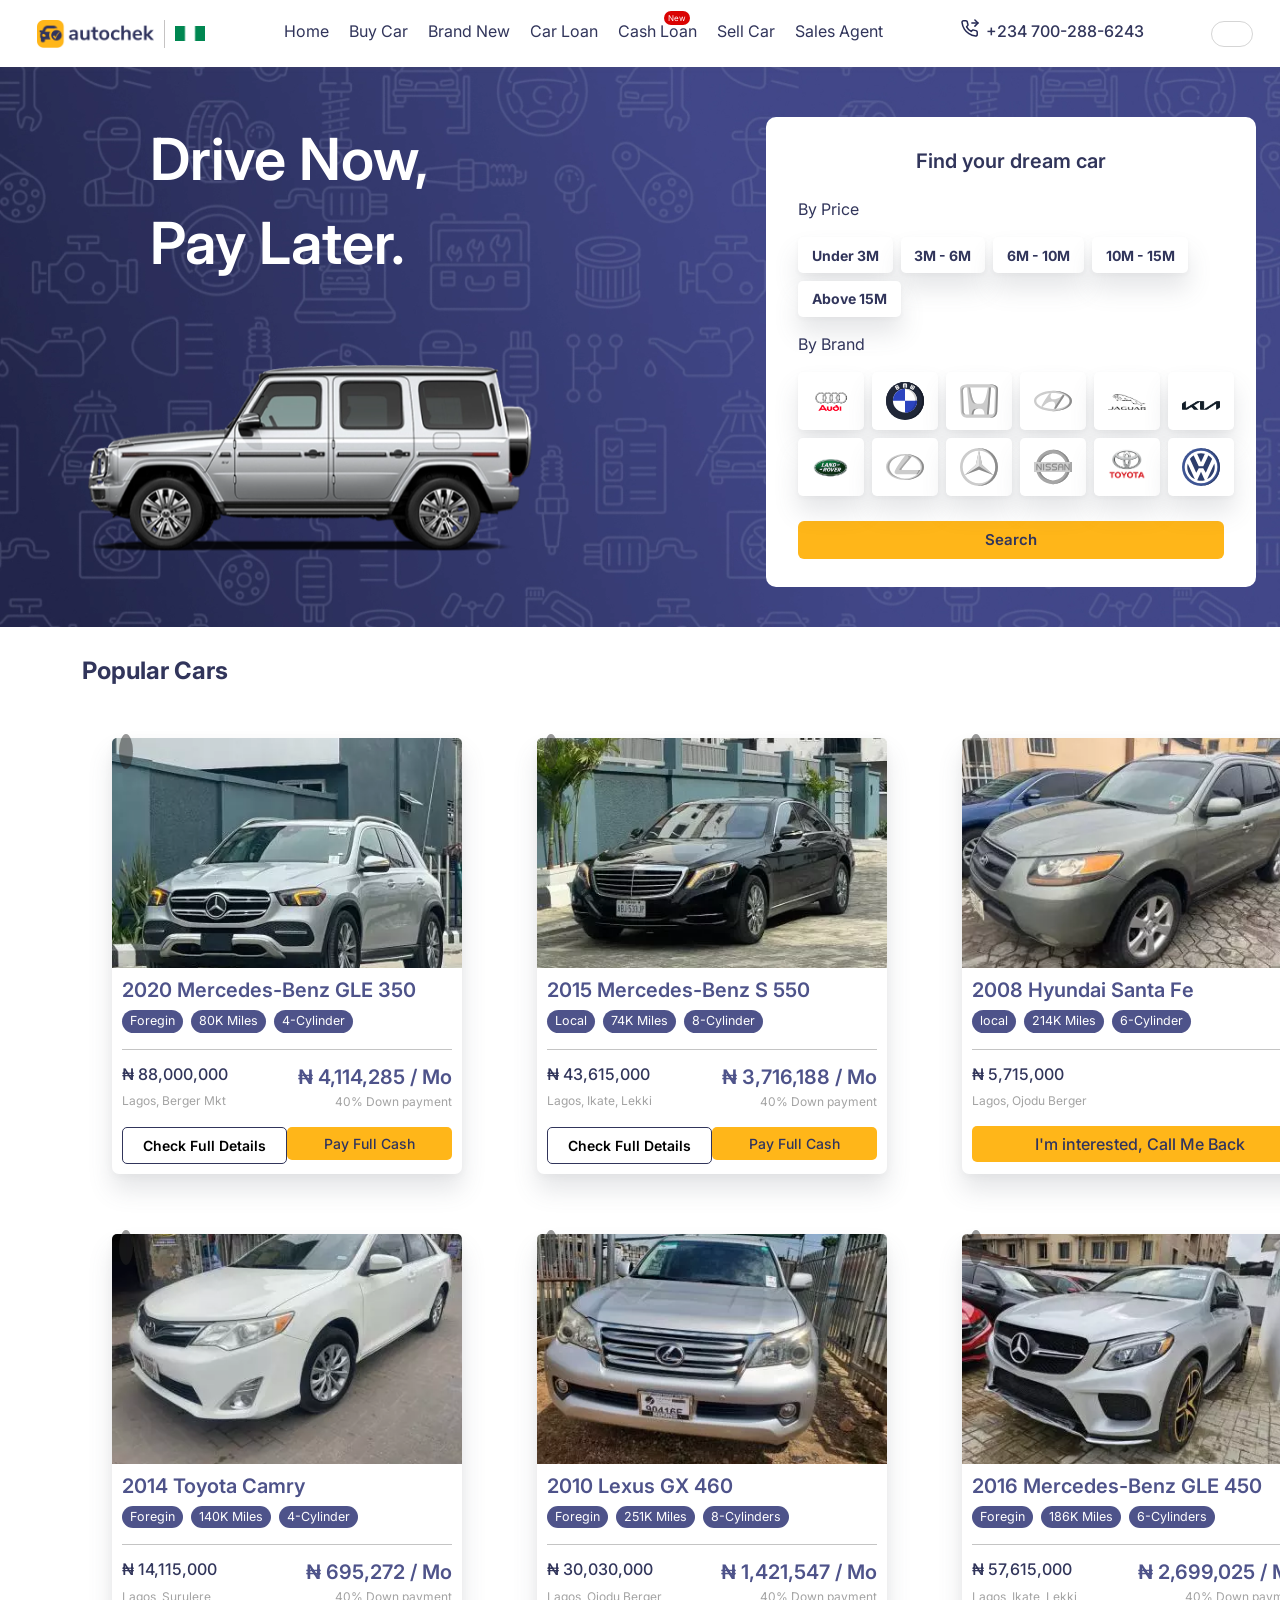
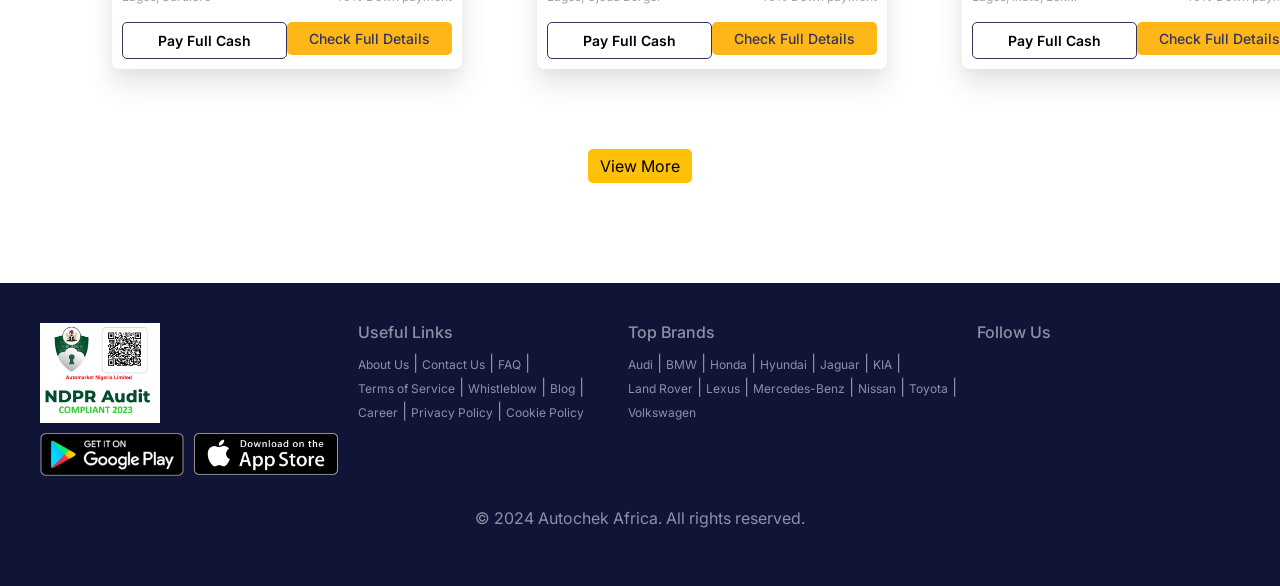
==== index.html @ 4212dd27 "All files added" ====
<!DOCTYPE html>
<html lang="en">
  <head>
    <meta charset="UTF-8" />
    <meta name="viewport" content="width=device-width, initial-scale=1.0" />
    <title>
      Autochek: Apply for car loans in Nigeria | Buy and Sell Cars | Find new
      and Old Cars
    </title>
    <link rel="shortcut icon" href="assets/images/favicon.ico" type="image/x-icon">
    <link href="https://cdn.jsdelivr.net/npm/bootstrap@5.3.0/dist/css/bootstrap.min.css" rel="stylesheet">
    <link rel="stylesheet" href="bootstrap/css/bootstrap.min.css" />
    <link rel="stylesheet" href="assets/nav.css" />
    <link rel="stylesheet" href="assets/home.css" />
    <link rel="stylesheet" href="assets/cards.css" />
    <link rel="stylesheet" href="assets/footer.css" />
    <link
      rel="stylesheet"
      href="assets/fontawesome-free-6.5.2-web/css/all.css"
    />
  </head>
  <body>
    <nav>
      <div class="navbar">
        <div class="container">
          <div class="logo">
            <img
              src="assets/images/logo.webp"
              alt=""
              style="border-right: 1px solid #c5c3c3"
            />
            <div class="country">
              <img src="assets/images/ng.webp" alt="" />
              <i class="fa fa-caret-down" style="color: #999"></i>
            </div>
          </div>
          <div class="list">
            <ul>
              <li><a href="index.html">Home</a></li>
              <li><a href="carsales.html">Buy Car</a></li>
              <li><a href="newcars.html">Brand New</a></li>
              <li><a href="carloan.html">Car Loan</a></li>
              <li class="new"><a href="cashloan.html">Cash Loan</a></li>
              <p class="newd">New</p>
              <li><a href="sellcar.html">Sell Car</a></li>
              <li><a href="salesag.html">Sales Agent</a></li>
            </ul>
          </div>
          <div class="number">
            <a href="tel: +2347002886243">
              <svg
                width="18"
                height="18"
                viewBox="0 0 18 18"
                fill="none"
                xmlns="http://www.w3.org/2000/svg"
              >
                <path
                  d="M13.9121 1L16.9702 4.05812L13.9121 7.11625"
                  stroke="#232753"
                  stroke-width="1.5"
                  stroke-linecap="round"
                  stroke-linejoin="round"
                ></path>
                <path
                  d="M10.8535 4.05762H16.9698"
                  stroke="#232753"
                  stroke-width="1.5"
                  stroke-linecap="round"
                  stroke-linejoin="round"
                ></path>
                <path
                  d="M16.2051 13.1715V15.4651C16.2059 15.678 16.1623 15.8888 16.077 16.0839C15.9917 16.279 15.8666 16.4541 15.7097 16.598C15.5528 16.742 15.3676 16.8516 15.1659 16.9198C14.9642 16.988 14.7505 17.0133 14.5384 16.9942C12.1858 16.7386 9.92599 15.9347 7.9405 14.6471C6.09326 13.4733 4.52713 11.9071 3.35332 10.0599C2.06124 8.06538 1.25716 5.79456 1.00621 3.4314C0.9871 3.21998 1.01223 3.0069 1.07998 2.80573C1.14774 2.60455 1.25664 2.41969 1.39976 2.26291C1.54288 2.10613 1.71707 1.98086 1.91125 1.89509C2.10543 1.80932 2.31534 1.76492 2.52762 1.76472H4.82121C5.19225 1.76107 5.55195 1.89246 5.83327 2.1344C6.1146 2.37634 6.29835 2.71232 6.35028 3.07972C6.44708 3.81372 6.62662 4.53441 6.88545 5.22805C6.98831 5.50169 7.01057 5.79909 6.9496 6.085C6.88862 6.3709 6.74696 6.63334 6.54141 6.84121L5.57046 7.81216C6.65881 9.7262 8.2436 11.311 10.1576 12.3993L11.1286 11.4284C11.3365 11.2228 11.5989 11.0812 11.8848 11.0202C12.1707 10.9592 12.4681 10.9815 12.7418 11.0844C13.4354 11.3432 14.1561 11.5227 14.8901 11.6195C15.2615 11.6719 15.6006 11.859 15.8431 12.1451C16.0856 12.4313 16.2144 12.7966 16.2051 13.1715Z"
                  stroke="#232753"
                  stroke-width="1.5"
                  stroke-linecap="round"
                  stroke-linejoin="round"
                ></path>
              </svg>
              <p>+234 700-288-6243</p>
            </a>
          </div>
          <div class="bar" data-bs-toggle="modal" data-bs-target="#myModal">
            <button class="btn">
              <i
                class="fa fa-bars"
                style="
                  color: #777;
                  border-radius: 25px;
                  padding: 7px 20px;
                "
              ></i>
            </button>
          </div>
        </div>
      </div>
    </nav>

    <!-- The Modal -->
    <div class="modal-pop-up">
      <div
        class="modal fade right"
        id="myModal"
        tabindex="-1"
        aria-labelledby="ModalLabel"
        aria-hidden="true"
      >
        <div class="modal-dialog modal-dialog-centered">
          <div class="modal-content">
            <!-- Modal body -->
            <div class="modal-body">
              <ul>
                <li><a href="login.html">Login</a></li>
                <li><a href="signup.html">Sign Up</a></li>
              </ul>
            </div>
          </div>
        </div>
      </div>
   </div>
  <!-- End of Modal -->

    <div class="showcase">
      <div class="container">
        <div class="row">
          <div class="col-md-6" style="width: 60%">
            <div class="content">
              <h1>
                Drive Now,<br />
                Pay Later.
              </h1>
              <div class="images">
                <div
                  id="carouselExampleSlidesOnly"
                  class="carousel slide"
                  data-bs-ride="carousel"
                  data-bs-interval="2000"
                >
                  <div class="carousel-inner">
                    <div class="carousel-item active">
                      <img
                        src="assets/images/jeep.webp"
                        class="d-block"
                        style="width: 450px"
                        alt="..."
                      />
                    </div>
                    <div class="carousel-item">
                      <img
                        src="assets/images/sedan.webp"
                        class="d-block w-100"
                        alt="..."
                      />
                    </div>
                    <div class="carousel-item">
                      <img
                        src="assets/images/suv-1.webp"
                        class="d-block"
                        style="width: 450px"
                        alt="..."
                      />
                    </div>
                    <div class="carousel-item">
                      <img
                        src="assets/images/suv-2.webp"
                        class="d-block w-100"
                        alt="..."
                      />
                    </div>
                  </div>
                </div>
              </div>
            </div>
          </div>
          <div class="col-md-6" style="width: 40%">
            <div class="box">
              <div class="dream-car">
                <h4>Find your dream car</h4>
                <div class="price-section">
                  <p>By Price</p>
                  <div class="price-rage">
                    <div class="container">
                      <div class="d-flex">
                        <button class="btn btn-custom-price">Under 3M</button>
                        <button class="btn btn-custom-price">3M - 6M</button>
                        <button class="btn btn-custom-price">6M - 10M</button>
                        <button class="btn btn-custom-price">10M - 15M</button>
                      </div>
                      <div class="d-flex">
                        <button class="btn btn-custom-price above">
                          Above 15M
                        </button>
                      </div>
                    </div>
                  </div>
                </div>
              </div>
              <div class="car-logo">
                <p>By Brand</p>
                <div class="carlogo">
                  <div class="row1">
                    <div class="btn-custom-logo">
                      <img src="assets/images/audi.png" alt="" />
                    </div>
                    <div class="btn-custom-logo">
                      <img src="assets/images/bmw.svg" alt="" />
                    </div>
                    <div class="btn-custom-logo">
                      <img src="assets/images/honda.svg" alt="" />
                    </div>
                    <div class="btn-custom-logo">
                      <img src="assets/images/hyundai.svg" alt="" />
                    </div>
                    <div class="btn-custom-logo">
                      <img
                        src="assets/images/jaguar.jpg"
                        alt=""
                        style="padding-top: 18px; height: 40px"
                      />
                    </div>
                    <div class="btn-custom-logo">
                      <img
                        src="assets/images/KIA.png"
                        alt=""
                        style="padding-top: 25px; height: 40px"
                      />
                    </div>
                  </div>
                  <div class="row2">
                    <div class="btn-custom-logo">
                      <img src="assets/images/land-rover.png" alt="" />
                    </div>
                    <div class="btn-custom-logo">
                      <img src="assets/images/lexus.svg" alt="" />
                    </div>
                    <div class="btn-custom-logo">
                      <img src="assets/images/benz.svg" alt="" />
                    </div>
                    <div class="btn-custom-logo">
                      <img src="assets/images/nissan.svg" alt="" />
                    </div>
                    <div class="btn-custom-logo">
                      <img src="assets/images/toyota.png" alt="" />
                    </div>
                    <div class="btn-custom-logo">
                      <img src="assets/images/volkswagen.svg" alt="" />
                    </div>
                  </div>
                </div>
              </div>
              <div class="search">
                <button class="btn-custom-search">Search</button>
              </div>
            </div>
          </div>
        </div>
      </div>
    </div>

    <div class="car-cards">
      <div class="container">
        <h4>Popular Cars</h4>
        <div class="cars">
          <div class="cards">
            <div class="Mercedes-Benz-GLE">
              <div class="content">
                <div class="img">
                  <i class="fa-regular fa-heart"></i>
                </div>
                <div class="detail">
                  <h6>2020 Mercedes-Benz GLE 350</h6>
                  <div class="details">
                    <p>Foregin</p>
                    <p>80K Miles</p>
                    <p>4-Cylinder</p>
                  </div>
                  <div class="buy">
                    <div class="full">
                      <h5>₦ 88,000,000</h5>
                      <p>Lagos, Berger Mkt</p>
                    </div>
                    <div class="part">
                      <h4>₦ 4,114,285 / Mo</h4>
                      <p>40% Down payment</p>
                    </div>
                  </div>
                  <div class="purchase">
                    <div class="pay">
                      <button class="btn-custom" style="position: relative;">Check Full Details</button>
                    </div>
                    <div class="loan">
                      <button class="btn-custom">Pay Full Cash</button>
                    </div>
                  </div>
                </div>
              </div>
            </div>
          </div>
          <div class="cards">
            <div class="Mercedes-Benz-2015">
              <div class="content">
                <div class="img">
                  <i class="fa-regular fa-heart"></i>
                </div>
                <div class="detail">
                  <h6>2015 Mercedes-Benz S 550</h6>
                  <div class="details">
                    <p>Local</p>
                    <p>74K Miles</p>
                    <p>8-Cylinder</p>
                  </div>
                  <div class="buy">
                    <div class="full">
                      <h5>₦ 43,615,000</h5>
                      <p>Lagos, Ikate, Lekki</p>
                    </div>
                    <div class="part">
                      <h4>₦ 3,716,188 / Mo</h4>
                      <p>40% Down payment</p>
                    </div>
                  </div>
                  <div class="purchase">
                    <div class="pay">
                      <button class="btn-custom" style="position: relative;">Check Full Details</button>
                    </div>
                    <div class="loan">
                      <button class="btn-custom">Pay Full Cash</button>
                    </div>
                  </div>
                </div>
              </div>
            </div>
          </div>
          <div class="cards">
            <div class="hyundai2008">
              <div class="content">
                <div class="img">
                  <i class="fa-regular fa-heart"></i>
                </div>
                <div class="detail">
                  <h6>2008 Hyundai Santa Fe</h6>
                  <div class="details">
                    <p>local</p>
                    <p>214K Miles</p>
                    <p>6-Cylinder</p>
                  </div>
                  <div class="buy">
                    <div class="full">
                      <h5>₦ 5,715,000</h5>
                      <p>Lagos, Ojodu Berger</p>
                    </div>
                  </div>
                  <div class="purchase">
                    <div class="loan2">
                      <button class="btn-custom">
                        I'm interested, Call Me Back
                      </button>
                    </div>
                  </div>
                </div>
              </div>
            </div>
          </div>
        </div>
        <div class="cars">
          <div class="cards">
            <div class="camry2006">
              <div class="content">
                <div class="img">
                  <i class="fa-regular fa-heart"></i>
                </div>
                <div class="detail">
                  <h6>2014 Toyota Camry</h6>
                  <div class="details">
                    <p>Foregin</p>
                    <p>140K Miles</p>
                    <p>4-Cylinder</p>
                  </div>
                  <div class="buy">
                    <div class="full">
                      <h5>₦ 14,115,000</h5>
                      <p>Lagos, Surulere</p>
                    </div>
                    <div class="part">
                      <h4>₦ 695,272 / Mo</h4>
                      <p>40% Down payment</p>
                    </div>
                  </div>
                  <div class="purchase">
                    <div class="pay">
                      <button class="btn-custom">Pay Full Cash</button>
                    </div>
                    <div class="loan">
                      <button class="btn-custom">Check Full Details</button>
                    </div>
                  </div>
                </div>
              </div>
            </div>
          </div>
          <div class="cards">
            <div class="lexus2010">
              <div class="content">
                <div class="img">
                  <i class="fa-regular fa-heart"></i>
                </div>
                <div class="detail">
                  <h6>2010 Lexus GX 460</h6>
                  <div class="details">
                    <p>Foregin</p>
                    <p>251K Miles</p>
                    <p>8-Cylinders</p>
                  </div>
                  <div class="buy">
                    <div class="full">
                      <h5>₦ 30,030,000</h5>
                      <p>Lagos, Ojodu Berger</p>
                    </div>
                    <div class="part">
                      <h4>₦ 1,421,547 / Mo</h4>
                      <p>40% Down payment</p>
                    </div>
                  </div>
                  <div class="purchase">
                    <div class="pay">
                      <button class="btn-custom">Pay Full Cash</button>
                    </div>
                    <div class="loan">
                      <button class="btn-custom">Check Full Details</button>
                    </div>
                  </div>
                </div>
              </div>
            </div>
          </div>
          <div class="cards">
            <div class="Mercedes-Benz-2016">
              <div class="content">
                <div class="img">
                  <i class="fa-regular fa-heart"></i>
                </div>
                <div class="detail">
                  <h6>2016 Mercedes-Benz GLE 450</h6>
                  <div class="details">
                    <p>Foregin</p>
                    <p>186K Miles</p>
                    <p>6-Cylinders</p>
                  </div>
                  <div class="buy">
                    <div class="full">
                      <h5>₦ 57,615,000</h5>
                      <p>Lagos, Ikate, Lekki</p>
                    </div>
                    <div class="part">
                      <h4>₦ 2,699,025 / Mo</h4>
                      <p>40% Down payment</p>
                    </div>
                  </div>
                  <div class="purchase">
                    <div class="pay">
                      <button class="btn-custom">Pay Full Cash</button>
                    </div>
                    <div class="loan">
                      <button class="btn-custom">Check Full Details</button>
                    </div>
                  </div>
                </div>
              </div>
            </div>
          </div>
        </div>
        <div class="view">
          <button class="btn-custom bg-warning">View More</button>
        </div>
      </div>
    </div>

    <div class="footer">
      <div class="footer-links">
        <div class="download">
          <img src="assets/images/NDPR.png" alt="" />
          <div class="appstore">
            <a href="#"><img src="assets/images/google-play.webp" alt="" /></a>
            <a href="#"><img src="assets/images/appstore.webp" alt="" /></a>
          </div>
        </div>
        <div class="links">
          <div class="useful" style="width: 250px">
            <h5>Useful Links</h5>
            <p>
              <a href="#">About Us</a> | <a href="#">Contact Us</a> |
              <a href="#">FAQ</a> | <br /><a href="#">Terms of Service</a> |
              <a href="#">Whistleblow</a> | <a href="#">Blog</a> | <br /><a
                href="#"
                >Career</a
              >
              | <a href="#">Privacy Policy</a> | <a href="#">Cookie Policy</a>
            </p>
          </div>
        </div>
        <div class="links">
          <h5>Top Brands</h5>
          <p>
            <a href="#">Audi</a> | <a href="#">BMW</a> | <a href="#">Honda</a> |
            <a href="#">Hyundai</a> | <a href="#">Jaguar</a> |
            <a href="#">KIA</a> | <br /><a href="#">Land Rover</a> |
            <a href="#">Lexus</a> | <a href="#">Mercedes-Benz</a> |
            <a href="#">Nissan</a> | <a href="#">Toyota</a> | <br /><a href="#"
              >Volkswagen</a
            >
          </p>
        </div>
        <div class="links">
          <h5>Follow Us</h5>
          <p>
            <a href="#"><i class="fa-brands fa-facebook"></i></a>
            <a href="#"><i class="fa-brands fa-instagram"></i></a>
            <a href="#"><i class="fa-brands fa-linkedin"></i></a>
            <a href="#"><i class="fa-brands fa-twitter"></i></a>
            <a href="#"><i class="fa-brands fa-youtube"></i></a>
          </p>
        </div>
      </div>
      <div class="copyright">
        <p>© 2024 Autochek Africa. All rights reserved.</p>
      </div>
    </div>
    
    <script src="https://cdn.jsdelivr.net/npm/bootstrap@5.3.0/dist/js/bootstrap.bundle.min.js"></script>
    <script src="script.js"></script>
  </body>
</html>
---- assets/nav.css ----
@import url('https://fonts.googleapis.com/css2?family=Inter:ital,opsz,wght@0,14..32,100..900;1,14..32,100..900&display=swap');

* {
    margin: 0;
    padding: 0;
    box-sizing: border-box;
    font-family: 'inter', sans-serif;
}

nav {
    position: sticky;
    z-index: 100;
    top: 0;
}

.navbar {
    height: 4.2rem;
    padding: 0 15px;
    background: #fff;
    box-shadow: 0px 0px 1px rgba(40, 41, 61, 0.04), 0px 2px 4px rgba(96, 97, 112, 0.16);
}

.navbar .container {
    margin: 0;
    max-width: 100%;
}

.navbar .logo {
    display: flex;
}

.navbar .logo img {
    height: 28px;
    padding: 0 10px;
}

.navbar .country img {
    height: 15px;
}

.navbar .list ul {
    margin-left: -40px;
    align-items: center;
    margin-top: 10px;
    list-style: none;
    display: flex;
    /* gap: 10px; */
}

.navbar .list ul a {
    text-decoration: none;
    color: #31355b;
    font-weight: 400;
}

.navbar .list ul li a {
    padding: 4px 10px;
}

.new {
    position: relative;
}

.newd {
    position: absolute;
    background: rgb(218, 2, 2);
    color: white;
    font-size: 8px;
    padding: 1px 4px;
    margin-top: -10px;
    border-radius: 10px;
    transform: translateX(390px);
}

.navbar .list ul a:hover {
    border-radius: 5px;
    background-color: #e7e7e7bd;
}

.navbar .number a {
    gap: 7px;
    display: flex;
    font-weight: 500;
    margin-top: 10px;
    color: #31355b;
    text-decoration: none;
}

.navbar .number:hover {
    border-radius: 6px;
    background: #e7e7e7bd;
}

.navbar .number a:hover {
    font-weight: 500;
}
.bar .btn:hover {
    border: 2px solid #31355b;
}
.bar .btn {
    padding: 0;
    border-radius: 24px;
    border: 1px solid #99999969;
}

.modal-pop-up {
    .modal.right .modal-dialog {
        position: absolute;
        top: -200px;
        right: 10px;
        margin: auto;
        width: 100%;
        max-width: 100px;
        /* or whatever width you prefer */
        height: 100%;
        transform: translate3d(0%, 0, 0);
    }

    .modal.right .modal-content {
        /* height: 100px; */
        overflow-y: auto;
    }

    .modal.right.fade .modal-dialog {
        right: -100px;
        /* same as your max-width */
        transition: opacity 0.3s linear, right 0.3s ease-out;
    }

    .modal.right.fade.show .modal-dialog {
        right: 10px;
        top: -200px;
    }

    .modal-content ul {
        list-style-type: none;
        padding: 0;
    }

    .bar button.btn {
        padding: 0 !important;
        margin: 0;
        border-radius: 40px;
    }

    .modal-body {
        padding: 0;
        background-color: #31355b;

        ul {
            margin: 0;
        }

        li {
            padding: 16px 16px 6px;
        }

        a {
            text-decoration: none;
            color: white;
        }

        li:hover {
            background-color: #4e358a;
        }
    }
}
---- assets/home.css ----
@import url('https://fonts.googleapis.com/css2?family=Inter:ital,opsz,wght@0,14..32,100..900;1,14..32,100..900&display=swap');

* {
    margin: 0;
    padding: 0;
    box-sizing: border-box;
    font-family: 'inter', sans-serif;
}

.showcase {
    background-image: url(images/banner.webp);
    background-size: cover;
    height: 35rem;
}

.carousel-item {
    transition: transform 0.5s ease-in-out;
}

.showcase h1 {
    font-size: 58px;
    color: white;
    font-weight: 600;
    line-height: 84px;
    margin-bottom: 80px;
    margin-top: 50px;
    padding: 0 68px;
}

.showcase .col-md-6 .content {
    width: 500px;
}

.showcase .box {
    width: 490px;
    height: 470px;
    padding: 32px;
    margin-top: 50px;
    color: #31355b;
    background: #fff;
    border-radius: 10px;
}

.dream-car h4 {
    font-size: 20px;
    font-weight: 600;
    text-align: center;
    margin-bottom: 24px;
}

.price-rage .container {
    margin: 0;
    padding: 0;
}

.btn-custom-price {
    box-shadow: 0px 2px 5px rgba(40, 41, 61, 0.04), 0px 16px 24px rgba(96, 97, 112, 0.16);
    background-color: white;
    border-radius: 0.3rem;
    color: #31355b;
    font-size: 14px;
    padding: 0.4rem 0.8rem;
    font-weight: bold;
    margin-right: 8px;
}

.above {
    margin-top: 8px;
}

.btn-custom-price:hover {
    background-color: #f5f5f5;
}

.car-logo p {
    margin-top: 15px;
}

.carlogo img {
    width: 50px;
    padding: 6px;
}

.carlogo .row1 {
    gap: 8px;
    display: flex;
}

.carlogo .row2 {
    margin-top: 8px;
    display: flex;
    gap: 8px;
}

.btn-custom-logo {
    box-shadow: 0px 2px 5px rgba(40, 41, 61, 0.04), 0px 16px 24px rgba(96, 97, 112, 0.16);
    background-color: white;
    border-radius: 0.3rem;
    color: #31355b;
    font-size: 14px;
    padding: 4px 8px;
    font-weight: bold;
}

.btn-custom-logo:hover {
    background-color: #f5f5f5;
}

.search {
    display: flex;
    border: none;
    margin-top: 25px;
    padding: 8px 20px;
    border-radius: 6px;
    justify-content: center;
    background-color: #FFB619;
}

.btn-custom-search {
    background-color: #FFB619;
    font-weight: 600;
    color: #31355b;
    font-size: 15px;
    border: none;
}

.search:hover {
    box-shadow: 0px 2px 8px rgba(40, 41, 61, 0.411), 0px 16px 24px rgba(96, 97, 112, 0.16);
}
---- assets/cards.css ----
@import url('https://fonts.googleapis.com/css2?family=Inter:ital,opsz,wght@0,14..32,100..900;1,14..32,100..900&display=swap');

* {
    margin: 0;
    padding: 0;
    box-sizing: border-box;
    font-family: 'inter', sans-serif;
}

/* CAR DISPLAY SECTION */

.car-cards {
    padding: 30px 0 100px;
}

.car-cards h4 {
    padding-bottom: 14px;
    font-weight: bold;
    color: #31355b;
}

.cars {
    gap: 15px;
    display: flex;
    justify-content: space-between;
}

.cards {
    box-shadow: 0px 16px 24px 0px #60617029, 0px 2px 8px 0px #28293D0A;
    border-radius: 5px;
    margin-top: 15px;
    width: 390px;
}

.fa-heart {
    color: #fff;
    margin: 7px;
    padding: 7px;
    font-size: large;
    border-radius: 50%;
    background-color: rgba(41, 41, 41, 0.473);
}

.fa-heart:hover {
    transition: ease-in 0.1s;
    background: transparent;
}

.Mercedes-Benz-GLE .img {
    background-image: url(images/ADpR42Rm.webp);
    background-repeat: no-repeat;
    background-position: center;
    border-radius: 5px 5px 0 0;
    background-size: cover;
    height: 230px;
    width: 100%;
}

.Mercedes-Benz-2015 .img {
    background-image: url(images/n96cN8Va.webp);
    background-repeat: no-repeat;
    background-position: center;
    border-radius: 5px 5px 0 0;
    background-size: cover;
    height: 230px;
    width: 100%;
}

.hyundai2008 .img {
    background-image: url(images/2008\ Hyundai.webp);
    background-repeat: no-repeat;
    background-position: center;
    border-radius: 5px 5px 0 0;
    background-size: cover;
    height: 230px;
    width: 100%;
}

.camry2006 .img {
    background-image: url(images/xL5o08co.webp);
    background-repeat: no-repeat;
    background-position: center;
    border-radius: 5px 5px 0 0;
    background-size: cover;
    height: 230px;
    width: 100%;
}

.lexus2010 .img {
    background-image: url(images/2010\ Lexus.webp);
    background-repeat: no-repeat;
    background-position: center;
    border-radius: 5px 5px 0 0;
    background-size: cover;
    width: 100%;
    height: 230px;
}

.Mercedes-Benz-2016 .img {
    background-image: url(images/Al670VAm.webp);
    background-repeat: no-repeat;
    background-position: center;
    border-radius: 5px 5px 0 0;
    background-size: cover;
    width: 100%;
    height: 230px;
}

.detail {
    padding: 10px;
}

.detail h6 {
    color: #4E538A;
    font-weight: 600;
    font-size: 20px;
}

.detail span {
    padding: 3px 8px;
    font-size: 12px;
    color: #31355b;
    border-radius: 15px;
    /* margin-bottom: 20px; */
    background-color: #BFDBFE;

    svg {
        margin-right: 5px;
        /* padding-right: 10px; */
    }
}

.car-cards {
    padding: 30px 0 100px;
}

.car-cards h4 {
    padding-bottom: 14px;
    font-weight: bold;
    color: #31355b;
}

.cars {
    gap: 15px;
    display: flex;
    justify-content: space-between;
}

.cards {
    box-shadow: 0px 16px 24px 0px #60617029, 0px 2px 8px 0px #28293D0A;
    border-radius: 5px;
    margin-top: 15px;
    width: 390px;
}

.fa-heart {
    color: #fff;
    margin: 7px;
    padding: 7px;
    font-size: large;
    border-radius: 50%;
    background-color: rgba(41, 41, 41, 0.473);
}

.fa-heart:hover {
    transition: ease-in 0.1s;
    background: transparent;
}

.Mercedes-Benz-GLE .img {
    background-image: url(images/ADpR42Rm.webp);
    background-repeat: no-repeat;
    background-position: center;
    border-radius: 5px 5px 0 0;
    background-size: cover;
    height: 230px;
    width: 100%;
}

.Mercedes-Benz-2015 .img {
    background-image: url(images/n96cN8Va.webp);
    background-repeat: no-repeat;
    background-position: center;
    border-radius: 5px 5px 0 0;
    background-size: cover;
    height: 230px;
    width: 100%;
}

.hyundai2008 .img {
    background-image: url(images/2008\ Hyundai.webp);
    background-repeat: no-repeat;
    background-position: center;
    border-radius: 5px 5px 0 0;
    background-size: cover;
    height: 230px;
    width: 100%;
}

.camry2006 .img {
    background-image: url(images/xL5o08co.webp);
    background-repeat: no-repeat;
    background-position: center;
    border-radius: 5px 5px 0 0;
    background-size: cover;
    height: 230px;
    width: 100%;
}

.lexus2010 .img {
    background-image: url(images/2010\ Lexus.webp);
    background-repeat: no-repeat;
    background-position: center;
    border-radius: 5px 5px 0 0;
    background-size: cover;
    width: 100%;
    height: 230px;
}

.Mercedes-Benz-2016 .img {
    background-image: url(images/Al670VAm.webp);
    background-repeat: no-repeat;
    background-position: center;
    border-radius: 5px 5px 0 0;
    background-size: cover;
    width: 100%;
    height: 230px;
}

.detail {
    padding: 10px;
}

.detail h6 {
    color: #4E538A;
    font-weight: 600;
    font-size: 20px;
}

.details {
    border-bottom: 1px solid #a3a3a3a4;
    display: flex;
    gap: 8px;
}

.details p {
    background-color: #4E538A;
    color: white;
    font-size: 12.5px;
    padding: 2px 8px;
    border-radius: 14px;
}

.buy {
    display: flex;
    padding-top: 15px;
    justify-content: space-between;
}

.buy h5 {
    color: #31355b;
    font-size: 16px;
}

.buy p {
    color: #a3a3a3;
    font-size: 12px;
}

.buy h4 {
    padding: 0;
    margin-bottom: 4px;
    font-weight: 600;
    font-size: 20px;
    color: #4E538A;
}

.part {
    text-align: right;
}

.purchase {
    display: flex;
    justify-content: space-between;
}

.pay .btn-custom {
    border: 1px solid #31355b;
    background-color: #fff;
    font-weight: 500;
    border-radius: 5px;
    padding: 5px 10px;
    font-size: 15px;
    width: 165px;
}

.pay .btn-custom:hover {
    background-color: #dbdbdb52;
}

.loan .btn-custom {
    border: none;
    width: 165px;
    color: #30345E;
    font-weight: 500;
    padding: 6px 10px;
    border-radius: 5px;
    background-color: #FFB619;
}

.loan2 .btn-custom {
    border: none;
    width: 335px;
    font-weight: 500;
    color: #30345E;
    padding: 6px 10px;
    border-radius: 5px;
    background-color: #FFB619;
}

.loan .btn-custom:hover {
    box-shadow: 0px 2px 8px rgba(40, 41, 61, 0.308), 0px 16px 24px rgba(96, 97, 112, 0.082);
}

.loan2 .btn-custom:hover {
    box-shadow: 0px 2px 8px rgba(40, 41, 61, 0.411), 0px 16px 24px rgba(96, 97, 112, 0.16);
}

.car-cards .view {
    display: flex;
    margin-top: 50px;
    justify-content: center;
}

.view button {
    border: none;
    padding: 5px 12px;
    text-align: center;
    border-radius: 5px;
}

.view button:hover {
    box-shadow: 0px 2px 8px rgba(40, 41, 61, 0.411), 0px 16px 24px rgba(96, 97, 112, 0.16);
}


/* BRAND NEW CARS */

.special{
    margin-top: 40px;
    padding: 1.75rem 0;
    background-color: #f7f7f7;

    .text h1{
        font-size: 28px;
        color: #31355b;
        font-weight: 600;
    }
}

.carloan {
    padding-bottom: 12px;
}

.newe {
    position: absolute;
    background: rgb(218, 2, 2);
    top: -7px;
    right: 17px;
    color: white;
    font-size: 8px;
    padding: 1px 4px;
    border-radius: 6px;
}

.details {
    border-bottom: 1px solid #a3a3a3a4;
    display: flex;
    gap: 8px;
}

.details p {
    background-color: #4E538A;
    color: white;
    font-size: 12.5px;
    padding: 2px 8px;
    border-radius: 14px;
}

.buy {
    display: flex;
    padding-top: 15px;
    justify-content: space-between;
}

.buy h5 {
    color: #31355b;
    font-size: 16px;
}

.buy p {
    color: #a3a3a3;
    font-size: 12px;
}

.buy h4 {
    padding: 0;
    margin-bottom: 4px;
    font-weight: 600;
    font-size: 20px;
    color: #4E538A;
}

.part {
    text-align: right;
}

.purchase {
    display: flex;
    justify-content: space-between;
}

.pay .btn-custom {
    border: 1px solid #31355b;
    background-color: #fff;
    font-weight: 600;
    border-radius: 5px;
    padding: 7px 10px;
    font-size: 14px;
    width: 165px;
}

.pay .btn-custom:hover {
    background-color: #dbdbdb52;
}

.loan .btn-custom {
    border: none;
    width: 165px;
    font-size: 14px;
    color: #30345E;
    font-weight: 600;
    padding: 8px 10px;
    border-radius: 5px;
    background-color: #FFB619;
}

.loan2 .btn-custom {
    border: none;
    width: 335px;
    font-weight: 500;
    color: #30345E;
    padding: 6px 10px;
    border-radius: 5px;
    background-color: #FFB619;
}

.loan .btn-custom:hover {
    box-shadow: 0px 2px 8px rgba(40, 41, 61, 0.308), 0px 16px 24px rgba(96, 97, 112, 0.082);
}

.loan2 .btn-custom:hover {
    box-shadow: 0px 2px 8px rgba(40, 41, 61, 0.411), 0px 16px 24px rgba(96, 97, 112, 0.16);
}

.car-cards .view {
    display: flex;
    margin-top: 50px;
    justify-content: center;
}

.view button {
    border: none;
    padding: 5px 12px;
    text-align: center;
    border-radius: 5px;
}

.view button:hover {
    box-shadow: 0px 2px 8px rgba(40, 41, 61, 0.411), 0px 16px 24px rgba(96, 97, 112, 0.16);
}


.cards{
        margin: 30px;
        width: 375px;
        border-radius: 7px;
        box-shadow: 0px 16px 24px 0px #60617029, 0px 2px 8px 0px #28293D0A;
      
      .container{
        padding: 0;
        margin: 0;
      }

      .carousel{
        width: 373px;
        height: 224;
      }
      .carousel-item{
        width: 373px;
        height: 224px;
        object-fit: cover;
      }
      .carousel-item img{
        border-radius: 7px 7px 0 0;
        object-fit: cover;
        width: 373px;
        height: 224px;
      }
      .detail {
      padding: 10px;
  }
  
  .detail h6 {
      color: #4E538A;
      font-weight: 600;
      font-size: 20px;
  }
  
  .details {
      border-bottom: 1px solid #a3a3a3a4;
      display: flex;
      gap: 8px;
  }
  
  .details p {
      background-color: #4E538A;
      color: white;
      font-size: 12.5px;
      padding: 2px 8px;
      border-radius: 14px;
  }
  
  .buy {
      display: flex;
      padding-top: 15px;
      justify-content: space-between;
  }
  
  .buy h5 {
      color: #31355b;
      font-size: 16px;
  }
  
  .buy p {
      color: #a3a3a3;
      font-size: 12px;
  }
  
  .buy h4 {
      padding: 0;
      margin-bottom: 4px;
      font-weight: 600;
      font-size: 20px;
      color: #4E538A;
  }
  
  .part {
      text-align: right;
  }
  
  .purchase {
      display: flex;
      justify-content: space-between;
  }
  
  .pay .btn-custom {
      border: 1px solid #31355b;
      background-color: #fff;
      font-weight: 500;
      border-radius: 5px;
      padding: 5px 10px;
      font-size: 15px;
      width: 165px;
  }
  
  .pay .btn-custom:hover {
      background-color: #dbdbdb52;
  }
  
  .loan .btn-custom {
      border: none;
      width: 165px;
      color: #30345E;
      font-weight: 500;
      padding: 6px 10px;
      border-radius: 5px;
      background-color: #FFB619;
  }
  
  .loan .btn-custom:hover {
      box-shadow: 0px 2px 8px rgba(40, 41, 61, 0.308), 0px 16px 24px rgba(96, 97, 112, 0.082);
  }
  
  .carloan {
      padding-bottom: 12px;
  }
  
  .newe {
      position: absolute;
      background: rgb(218, 2, 2);
      top: -7px;
      right: 17px;
      color: white;
      font-size: 8px;
      padding: 1px 4px;
      border-radius: 6px;
  }
  
  .details {
      border-bottom: 1px solid #a3a3a3a4;
      display: flex;
      gap: 8px;
  }
  
  .details p {
      background-color: #4E538A;
      color: white;
      font-size: 12.5px;
      padding: 2px 8px;
      border-radius: 14px;
  }
  
  .buy {
      display: flex;
      padding-top: 15px;
      justify-content: space-between;
  }
  
  .buy h5 {
      color: #31355b;
      font-size: 16px;
  }
  
  .buy p {
      color: #a3a3a3;
      font-size: 12px;
  }
  
  .buy h4 {
      padding: 0;
      margin-bottom: 4px;
      font-weight: 600;
      font-size: 20px;
      color: #4E538A;
  }
  
  .part {
      text-align: right;
  }
  
  .purchase {
      display: flex;
      justify-content: space-between;
  }
  
  .pay .btn-custom {
      border: 1px solid #31355b;
      background-color: #fff;
      font-weight: 600;
      border-radius: 5px;
      padding: 7px 10px;
      font-size: 14px;
      width: 165px;
  }
  
  .pay .btn-custom:hover {
      background-color: #dbdbdb52;
  }
  
  .detail span {
      padding: 3px 8px;
      font-size: 12px;
      color: #31355b;
      border-radius: 15px;
      /* margin-bottom: 20px; */
      background-color: #BFDBFE;
  
      svg {
          margin-right: 5px;
          /* padding-right: 10px; */
      }
  }
  
  .carousel-indicators [data-bs-target] {
        width: 9px;
        height: 9px;
        border-radius: 50%;
        margin: 0 2.5px;
        border: 1px solid transparent;
        background-color: #00000098;
        opacity: 0.7;
        transition: all 0.3s ease;
      }
      
      .carousel-indicators .active {
        background-color: #FFB619;
        opacity: 1;
      }
      .carousel-indicators [data-bs-target]:hover{
        background-color: #000000;
        opacity: 0.7;
        transition: all 0.3s ease;
      }
  
}
---- assets/footer.css ----
@import url('https://fonts.googleapis.com/css2?family=Inter:ital,opsz,wght@0,14..32,100..900;1,14..32,100..900&display=swap');

* {
    margin: 0;
    padding: 0;
    box-sizing: border-box;
    font-family: 'inter', sans-serif;
}

.footer {
    background-color: #101436;
    padding: 40px;
}

.footer img {
    width: 120px;
}

.appstore {
    margin-top: 10px;
    display: flex;
    gap: 10px;
}

.appstore img {
    width: 144px;
}

.footer-links {
    display: flex;
    gap: 20px;
}

.links {
    color: #8F90A6;
}

.links h5 {
    font-size: 16px;
}

.links a {
    text-decoration: none;
    font-size: 12px;
    color: #8F90A6;
}

.links i {
    font-size: 22px;
    padding-right: 5px;
}

.copyright {
    text-align: center;
    color: #8F90A6;
    margin-top: 30px;
}
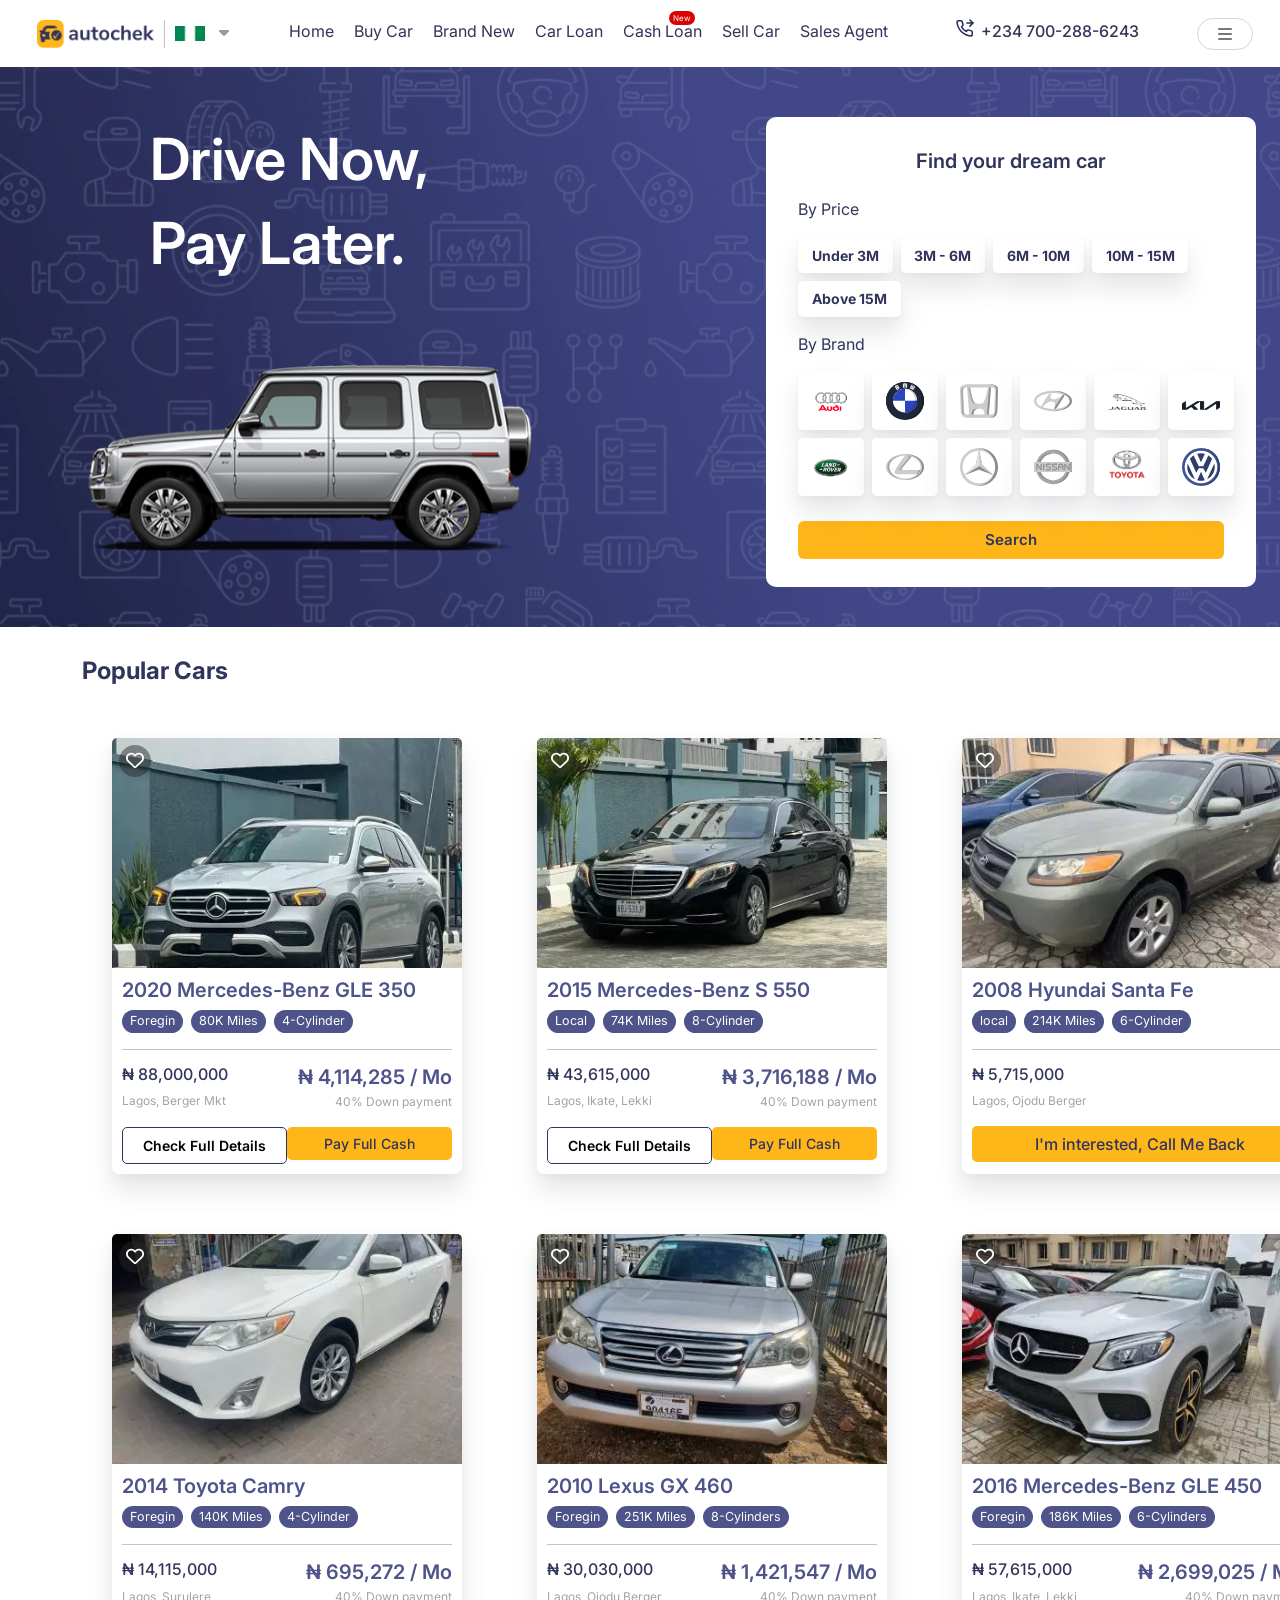
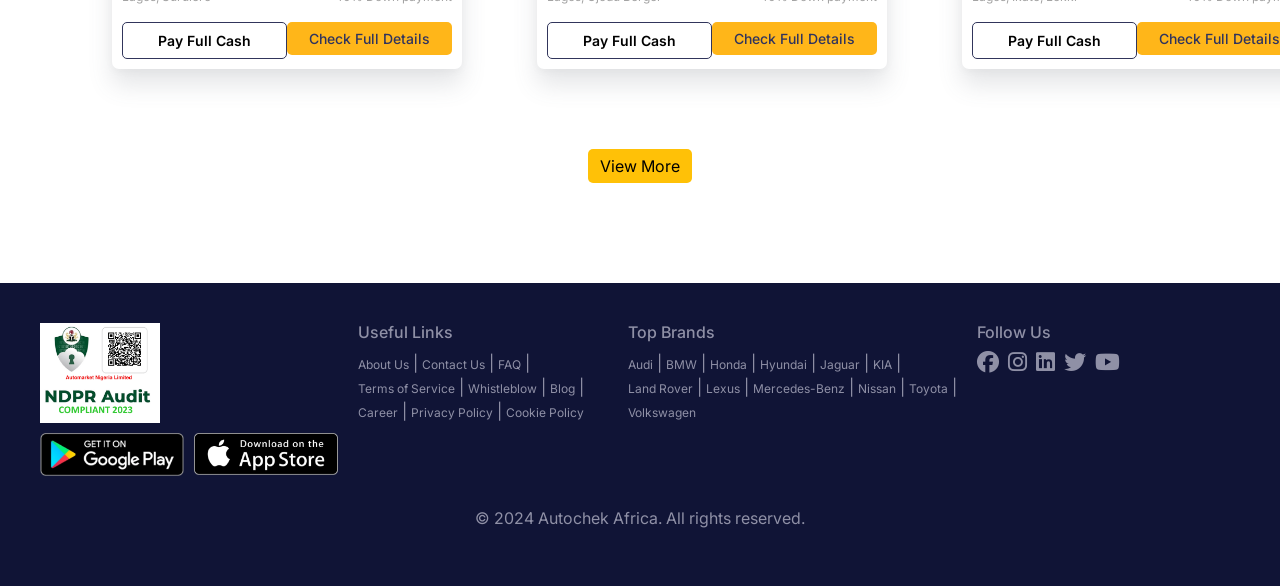
==== commit df2eac18: "Switch FontAwesome to CDN and remove local source folder" ====
--- a/index.html
+++ b/index.html
@@ -16,7 +16,7 @@
     <link rel="stylesheet" href="assets/footer.css" />
     <link
       rel="stylesheet"
-      href="assets/fontawesome-free-6.5.2-web/css/all.css"
+      href="https://cdnjs.cloudflare.com/ajax/libs/font-awesome/6.5.2/css/all.min.css"
     />
   </head>
   <body>
